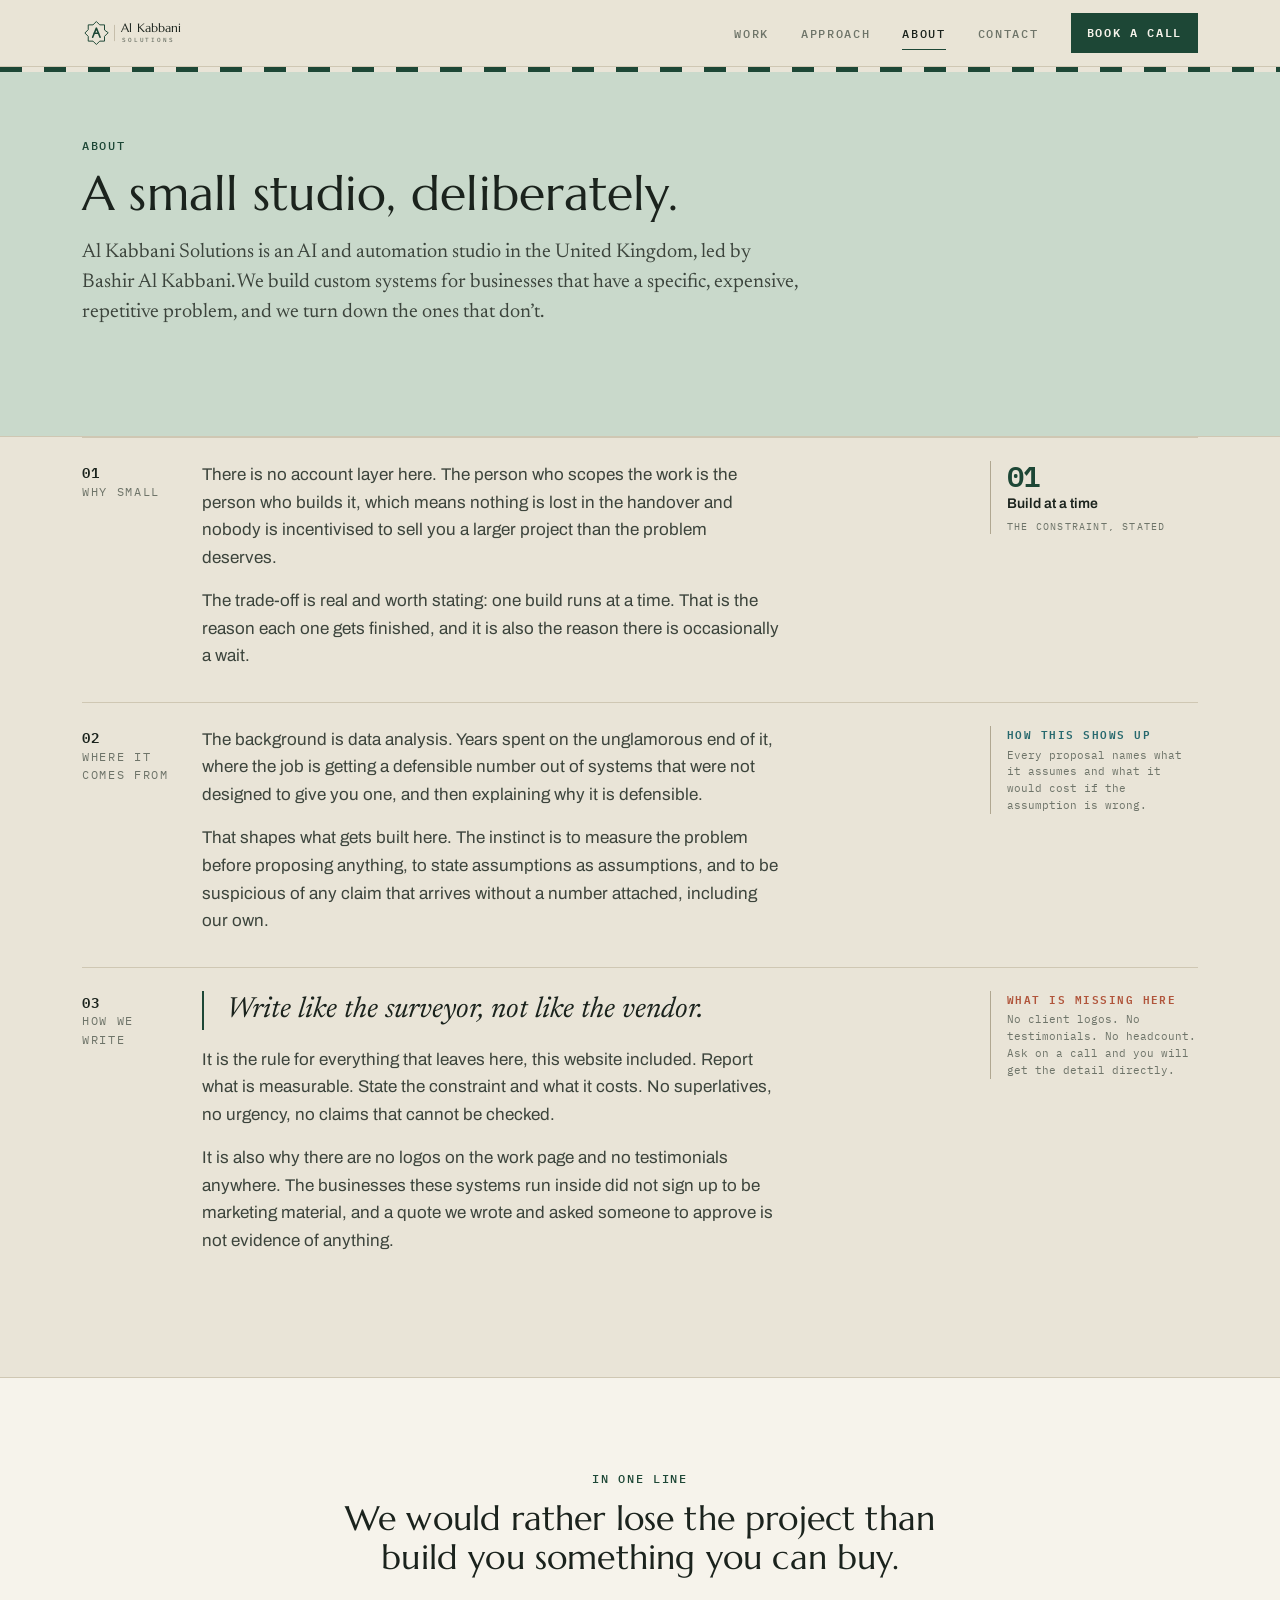
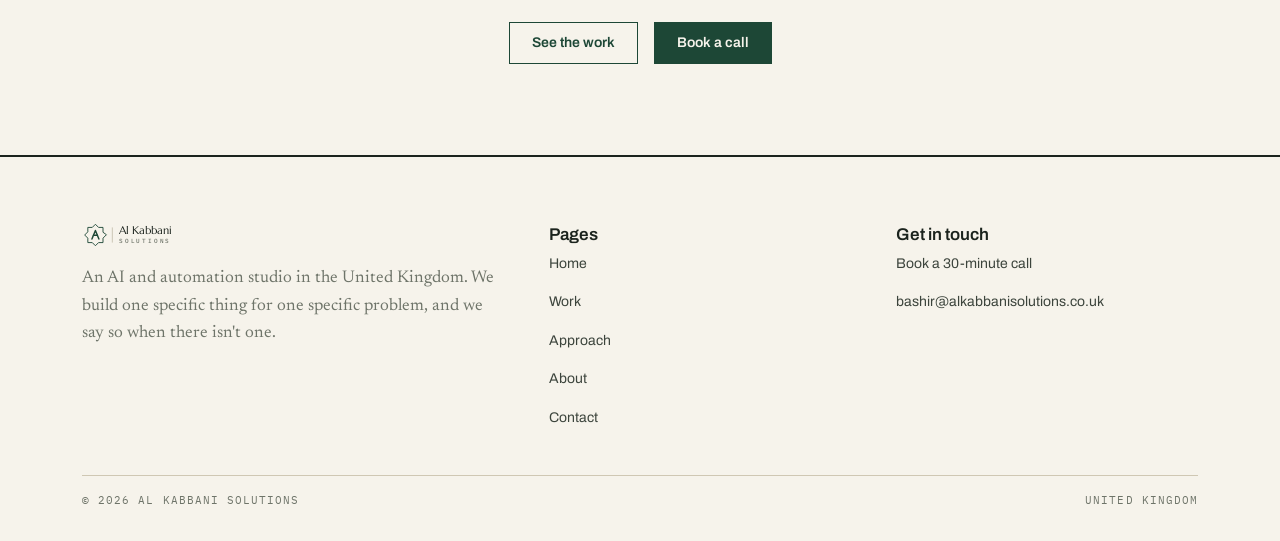
==== about/index.html @ 66c0abbe "Rebuild the site as five pages on the Edition 2 brand Replaces the single-page site. Structure follo" ====
<!DOCTYPE html>
<html lang="en-GB">
<head>
<meta charset="UTF-8">
<meta name="viewport" content="width=device-width, initial-scale=1">
<title>About | Al Kabbani Solutions</title>
<meta name="description" content="A small UK AI and automation studio led by Bashir Al Kabbani. No account layer, one build at a time, and a recommendation not to build whenever that is the right answer.">
<link rel="canonical" href="https://alkabbanisolutions.co.uk/about/">

<meta property="og:site_name" content="Al Kabbani Solutions">
<meta property="og:title" content="About | Al Kabbani Solutions">
<meta property="og:description" content="A small UK AI and automation studio led by Bashir Al Kabbani. No account layer, one build at a time, and a recommendation not to build whenever that is the right answer.">
<meta property="og:type" content="website">
<meta property="og:url" content="https://alkabbanisolutions.co.uk/about/">
<meta name="twitter:card" content="summary">
<meta name="twitter:title" content="About | Al Kabbani Solutions">
<meta name="twitter:description" content="A small UK AI and automation studio led by Bashir Al Kabbani. No account layer, one build at a time, and a recommendation not to build whenever that is the right answer.">

<link rel="icon" type="image/svg+xml" href="/images/favicon.svg">
<link rel="preconnect" href="https://fonts.googleapis.com">
<link rel="preconnect" href="https://fonts.gstatic.com" crossorigin>
<link rel="stylesheet" href="https://fonts.googleapis.com/css2?family=Archivo:ital,wdth,wght@0,62..125,400..700;1,62..125,400..700&family=IBM+Plex+Mono:wght@400;500;600&family=Marcellus&family=Newsreader:ital,opsz,wght@0,6..72,300..500;1,6..72,300..500&display=swap">
<link rel="stylesheet" href="/css/tokens.css">
<link rel="stylesheet" href="/css/style.css">

<!-- Meta Pixel Code -->
<script>
!function(f,b,e,v,n,t,s)
{if(f.fbq)return;n=f.fbq=function(){n.callMethod?
n.callMethod.apply(n,arguments):n.queue.push(arguments)};
if(!f._fbq)f._fbq=n;n.push=n;n.loaded=!0;n.version='2.0';
n.queue=[];t=b.createElement(e);t.async=!0;
t.src=v;s=b.getElementsByTagName(e)[0];
s.parentNode.insertBefore(t,s)}(window, document,'script',
'https://connect.facebook.net/en_US/fbevents.js');
fbq('init', '1883435145589844');
fbq('track', 'PageView');
</script>
<noscript><img height="1" width="1" style="display:none"
src="https://www.facebook.com/tr?id=1883435145589844&ev=PageView&noscript=1" alt=""/></noscript>
<!-- End Meta Pixel Code -->
</head>
<body>
<a href="#main" class="skip-link">Skip to content</a>

<header class="site-header" id="header">
  <nav class="nav wrap" aria-label="Primary">
    <a href="/" class="nav__logo" aria-label="Al Kabbani Solutions, home">
      <svg class="logo nav__logo-img" viewBox="0 0 296 48" role="img" aria-label="Al Kabbani Solutions">
        <g transform="translate(23 24) scale(0.46)" fill="none" stroke="var(--cypress)"
           stroke-linecap="round" stroke-linejoin="round">
          <polygon stroke-width="3.4" points="40,0 28.29,11.71 28.29,28.29 11.71,28.29 0,40 -11.71,28.29 -28.29,28.29 -28.29,11.71 -40,0 -28.29,-11.71 -28.29,-28.29 -11.71,-28.29 0,-40 11.71,-28.29 28.29,-28.29 28.29,-11.71"/>
          <path stroke-width="5.4" d="M-13 15 L0 -17 L13 15"/>
          <line stroke-width="5.4" x1="-7.4" y1="1.2" x2="7.4" y2="1.2"/>
        </g>
        <line x1="52" y1="11" x2="52" y2="37" stroke="var(--rule-firm)" stroke-width="1"/>
        <text class="logo__name" x="63" y="23">Al Kabbani</text>
        <text class="logo__sub"  x="63.5" y="38">SOLUTIONS</text>
      </svg>
    </a>
    <button class="nav__toggle" id="nav-toggle" aria-expanded="false" aria-controls="nav-menu" aria-label="Menu">
      <span></span>
    </button>
    <div class="nav__menu" id="nav-menu">
      <ul class="nav__list">
        <li><a href="/work/"     class="nav__link" >Work</a></li>
        <li><a href="/approach/" class="nav__link" >Approach</a></li>
        <li><a href="/about/"    class="nav__link" aria-current="page">About</a></li>
        <li><a href="/contact/"  class="nav__link" >Contact</a></li>
      </ul>
      <a href="/contact/" class="nav__cta">Book a call</a>
    </div>
  </nav>
</header>

<main id="main">
  <div class="ablaq band" aria-hidden="true"></div>

  <section class="section section--tight section--tint">
    <div class="wrap">
      <div class="head">
        <span class="eyebrow">About</span>
        <h2 style="font-size:var(--t7)">A small studio, deliberately.</h2>
        <p class="lede">Al Kabbani Solutions is an AI and automation studio in the United Kingdom,
          led by Bashir Al Kabbani. We build custom systems for businesses that have a specific,
          expensive, repetitive problem, and we turn down the ones that don&rsquo;t.</p>
      </div>
    </div>
  </section>

  <section class="section" style="padding-top:0">
    <div class="wrap">
      <div class="row">
        <div class="rail"><b>01</b>Why small</div>
        <div class="arg">
          <p>There is no account layer here. The person who scopes the work is the person who
            builds it, which means nothing is lost in the handover and nobody is incentivised to
            sell you a larger project than the problem deserves.</p>
          <p>The trade-off is real and worth stating: one build runs at a time. That is the reason
            each one gets finished, and it is also the reason there is occasionally a wait.</p>
        </div>
        <div class="fig">
          <div class="figure cypress">
            <p class="fig-n">01</p>
            <p class="fig-l">Build at a time</p>
            <p class="fig-s">The constraint, stated</p>
          </div>
        </div>
      </div>

      <div class="row">
        <div class="rail"><b>02</b>Where it comes from</div>
        <div class="arg">
          <p>The background is data analysis. Years spent on the unglamorous end of it,
            where the job is getting a defensible number out of systems that were not designed to
            give you one, and then explaining why it is defensible.</p>
          <p>That shapes what gets built here. The instinct is to measure the problem before
            proposing anything, to state assumptions as assumptions, and to be suspicious of any
            claim that arrives without a number attached, including our own.</p>
        </div>
        <div class="fig">
          <div class="gloss source">
            <b>How this shows up</b>
            Every proposal names what it assumes and what it would cost if the assumption is wrong.
          </div>
        </div>
      </div>

      <div class="row">
        <div class="rail"><b>03</b>How we write</div>
        <div class="arg">
          <p class="pull">Write like the surveyor, not like the vendor.</p>
          <p>It is the rule for everything that leaves here, this website included. Report what is
            measurable. State the constraint and what it costs. No superlatives, no urgency, no
            claims that cannot be checked.</p>
          <p>It is also why there are no logos on the work page and no testimonials anywhere. The
            businesses these systems run inside did not sign up to be marketing material, and a
            quote we wrote and asked someone to approve is not evidence of anything.</p>
        </div>
        <div class="fig">
          <div class="gloss limit">
            <b>What is missing here</b>
            No client logos. No testimonials. No headcount. Ask on a call and you will get the
            detail directly.
          </div>
        </div>
      </div>
    </div>
  </section>

  <section class="section section--surface">
    <div class="wrap">
      <div class="head head--center">
        <span class="eyebrow">In one line</span>
        <h2>We would rather lose the project than build you something you can buy.</h2>
      </div>
      <div class="actions" style="justify-content:center">
        <a href="/work/" class="btn btn--quiet">See the work</a>
        <a href="/contact/" class="btn">Book a call</a>
      </div>
    </div>
  </section>
</main>

<footer class="site-footer">
  <div class="wrap">
    <div class="footer__top">
      <div>
        <svg class="logo footer__logo-img" viewBox="0 0 296 48" role="img" aria-label="Al Kabbani Solutions">
        <g transform="translate(23 24) scale(0.46)" fill="none" stroke="var(--cypress)"
           stroke-linecap="round" stroke-linejoin="round">
          <polygon stroke-width="3.4" points="40,0 28.29,11.71 28.29,28.29 11.71,28.29 0,40 -11.71,28.29 -28.29,28.29 -28.29,11.71 -40,0 -28.29,-11.71 -28.29,-28.29 -11.71,-28.29 0,-40 11.71,-28.29 28.29,-28.29 28.29,-11.71"/>
          <path stroke-width="5.4" d="M-13 15 L0 -17 L13 15"/>
          <line stroke-width="5.4" x1="-7.4" y1="1.2" x2="7.4" y2="1.2"/>
        </g>
        <line x1="52" y1="11" x2="52" y2="37" stroke="var(--rule-firm)" stroke-width="1"/>
        <text class="logo__name" x="63" y="23">Al Kabbani</text>
        <text class="logo__sub"  x="63.5" y="38">SOLUTIONS</text>
      </svg>
        <p class="footer__tag">An AI and automation studio in the United Kingdom. We build one specific
          thing for one specific problem, and we say so when there isn't one.</p>
      </div>
      <div>
        <h4>Pages</h4>
        <ul class="footer__list">
          <li><a href="/">Home</a></li>
          <li><a href="/work/">Work</a></li>
          <li><a href="/approach/">Approach</a></li>
          <li><a href="/about/">About</a></li>
          <li><a href="/contact/">Contact</a></li>
        </ul>
      </div>
      <div>
        <h4>Get in touch</h4>
        <ul class="footer__list">
          <li><a href="/contact/">Book a 30-minute call</a></li>
          <li><a href="mailto:bashir@alkabbanisolutions.co.uk">bashir@alkabbanisolutions.co.uk</a></li>
        </ul>
      </div>
    </div>
    <div class="footer__bottom">
      <span>&copy; 2026 Al Kabbani Solutions</span>
      <span>United Kingdom</span>
    </div>
  </div>
</footer>

<script src="/js/main.js"></script>
</body>
</html>
---- css/tokens.css ----
@import url("https://fonts.googleapis.com/css2?family=Archivo:ital,wdth,wght@0,62..125,400..700;1,62..125,400..700&family=IBM+Plex+Mono:wght@400;500;600&family=Marcellus&family=Newsreader:ital,opsz,wght@0,6..72,300..500;1,6..72,300..500&display=swap");

/* ============================================================================
   QUICK START
   Link this one file and the identity applies:  <link rel="stylesheet" href="tokens.css">
   Fonts load via the @import above — nothing else to add.
   Faster alternative for production: delete the @import and put this in <head>
   BEFORE the stylesheet, so the fonts fetch in parallel instead of in series:
     <link rel="preconnect" href="https://fonts.gstatic.com" crossorigin>
     <link rel="stylesheet" href="https://fonts.googleapis.com/css2?family=Archivo:ital,wdth,wght@0,62..125,400..700;1,62..125,400..700&family=IBM+Plex+Mono:wght@400;500;600&family=Marcellus&family=Newsreader:ital,opsz,wght@0,6..72,300..500;1,6..72,300..500&display=swap">

   WHERE THIS FILE DOES NOT REACH — these need their own treatment, not CSS:
     · HTML email (Outlook ignores custom properties and webfonts — inline it, fall back
       to Georgia and Arial)
     · Word, PowerPoint, Google Docs (install the four fonts locally, set a theme)
     · Reels, TikTok, anything rendered as video
   ============================================================================ */
/* ============================================================================
   AL KABBANI SOLUTIONS — DESIGN TOKENS
   Edition 2 · August 2026
   Palette: the five glazes (Damascene ceramic + zellij) on Damascus limestone.
   Proportion: root-2, derived from the khatem — a square overlaid at 45°.
   Layout: THE REGISTER — rail / argument / figures.
   Fonts:
     <link rel="preconnect" href="https://fonts.gstatic.com" crossorigin>
     <link rel="stylesheet" href="https://fonts.googleapis.com/css2?family=Archivo:ital,wdth,wght@0,62..125,400..700;1,62..125,400..700&family=IBM+Plex+Mono:wght@400;500;600&family=Marcellus&family=Newsreader:ital,opsz,wght@0,6..72,300..500;1,6..72,300..500&display=swap">
   ============================================================================ */

:root{
  /* ---- ground: Damascus limestone — beige biased green, never cream ---- */
  --ground:#E9E4D7;
  --surface:#F6F3EB;
  --sunken:#DED8C8;
  --ink:#1B231D;
  --body:#3C443C;
  --muted:#6E7469;
  --rule:#CFC7B3;
  --rule-firm:#B0A791;

  /* ---- the five glazes. cypress leads; bole supports. ---- */
  --cypress:#1D4736;    --cypress-t:#C9D9CB;    /* primary: brand, rules, links   */
  --bole:#B0543A;       --bole-t:#EBC7B5;       /* risk, constraint, what it costs*/
  --brass:#9C7527;      --brass-t:#EBDCB0;      /* highlight, assumption flag     */
  --turquoise:#26686D;  --turquoise-t:#C1D8D6;  /* data, measurement, charts      */
  --manganese:#5A3A55;  --manganese-t:#D9C6D3;  /* fifth category only            */

  /* ---- chart order. never reorder; recognition depends on it. ---- */
  --chart-1:var(--turquoise); --chart-2:var(--cypress); --chart-3:var(--brass);
  --chart-4:var(--bole);      --chart-5:var(--manganese);

  /* ---- type: four faces, four jobs ----
     display  Marcellus  — inscriptional. Headings, covers, wordmark. 20px FLOOR.
                           One weight, no italic. Emphasis = size or case, never bold.
     serif    Newsreader — standfirsts, ledes, pull quotes, italics, anything long.
     sans     Archivo    — all body copy, all UI, all forms.
     mono     Plex Mono  — every number, label, eyebrow and reference.            */
  --display:"Marcellus",Georgia,"Times New Roman",serif;
  --serif:"Newsreader",Georgia,"Times New Roman",serif;
  --sans:"Archivo",-apple-system,BlinkMacSystemFont,"Segoe UI",Helvetica,Arial,sans-serif;
  --mono:"IBM Plex Mono",ui-monospace,SFMono-Regular,Menlo,Consolas,monospace;

  /* ---- type scale: half-steps of root-2 (×1.1892) ---- */
  --t00:12px;  /* Plex Mono 500 · eyebrows, labels, refs · .14em · uppercase */
  --t0:14px;   /* Archivo · captions, tables, figure labels */
  --t1:17px;   /* Archivo · BODY — the base */
  --t2:20px;   /* Newsreader 400 · standfirst — also the Marcellus floor */
  --t3:24px;   /* Marcellus · card title, pull quote */
  --t4:29px;   /* Marcellus · sub-section, large figures */
  --t5:34px;   /* Marcellus · section heading */
  --t6:40px;
  --t7:48px;   /* Marcellus · cover heading */
  --t8:57px;
  --t9:68px;   /* Marcellus · hero — one per page */

  --lh-body:1.62;
  --lh-head:1.14;
  --measure:34em;
  --track-label:.14em;
  --track-display:.005em;   /* Marcellus title case */
  --track-caps:.08em;       /* Marcellus set in caps — always loosen */

  /* ---- spacing: full steps of root-2 from 8 ---- */
  --s1:8px;  --s2:11px; --s3:16px; --s4:23px; --s5:32px;
  --s6:45px; --s7:64px; --s8:91px; --s9:128px;

  /* ---- the register: three columns ---- */
  --col-rail:88px;   /* index — section number and label, mono */
  --col-fig:208px;   /* figures — the column that has to win on its own */

  /* ---- form ---- */
  --radius:3px;                    /* 0 or 3. never more. */
  --hair:1px solid var(--rule);
  --hair-firm:1px solid var(--rule-firm);
  --close:2px solid var(--ink);    /* the closing rule above a signature */
  --shadow:0 1px 2px rgba(27,35,29,.05), 0 12px 32px -18px rgba(27,35,29,.22);

  /* ---- motion: 160 and 320 are root-2 apart. nothing exceeds 400ms. ---- */
  --ease:cubic-bezier(.2,.7,.3,1);
  --dur:160ms;
  --dur-in:320ms;
}

/* ---- dark / night. also the ground for inverted video frames. ---- */
@media (prefers-color-scheme:dark){
  :root:not([data-theme="light"]){
    --ground:#141812; --surface:#1E231C; --sunken:#0F1310;
    --ink:#EFEBDD; --body:#C6C9BC; --muted:#8D9285;
    --rule:#2E342B; --rule-firm:#465041;
    --cypress:#86BFA1;   --cypress-t:#1B2A20;
    --bole:#E39176;      --bole-t:#2E1D17;
    --brass:#DBB35E;     --brass-t:#2C2415;
    --turquoise:#6FB8BC; --turquoise-t:#16292B;
    --manganese:#C299BA; --manganese-t:#271B25;
    --shadow:0 1px 2px rgba(0,0,0,.4), 0 12px 32px -18px rgba(0,0,0,.7);
  }
}
:root[data-theme="dark"]{
  --ground:#141812; --surface:#1E231C; --sunken:#0F1310;
  --ink:#EFEBDD; --body:#C6C9BC; --muted:#8D9285;
  --rule:#2E342B; --rule-firm:#465041;
  --cypress:#86BFA1;   --cypress-t:#1B2A20;
  --bole:#E39176;      --bole-t:#2E1D17;
  --brass:#DBB35E;     --brass-t:#2C2415;
  --turquoise:#6FB8BC; --turquoise-t:#16292B;
  --manganese:#C299BA; --manganese-t:#271B25;
  --shadow:0 1px 2px rgba(0,0,0,.4), 0 12px 32px -18px rgba(0,0,0,.7);
}

/* ============================================================================
   BASE
   ============================================================================ */
*{box-sizing:border-box}
body{
  background:var(--ground); color:var(--body);
  font-family:var(--sans); font-size:var(--t1); line-height:var(--lh-body);
  margin:0; -webkit-font-smoothing:antialiased;
}
h1,h2,h3{
  font-family:var(--display); font-weight:400; color:var(--ink);
  line-height:var(--lh-head); letter-spacing:var(--track-display);
  text-wrap:balance; margin:0;
}
h1{font-size:var(--t7)}
h2{font-size:var(--t5)}
h3{font-size:var(--t3)}
h4{font-family:var(--sans);font-size:var(--t1);font-weight:600;color:var(--ink);margin:0}
p{margin:0;max-width:var(--measure)}
a{color:var(--cypress);text-underline-offset:2px}
:focus-visible{outline:2px solid var(--cypress);outline-offset:3px}
table{border-collapse:collapse;font-variant-numeric:tabular-nums}
td,th{border-bottom:var(--hair);padding:9px var(--s3) 9px 0;text-align:left}

/* Marcellus set in caps — the inscriptional mode. Always loosen the tracking. */
.inscribed{font-family:var(--display);text-transform:uppercase;letter-spacing:var(--track-caps)}

/* the eyebrow — the detail that makes a page read surveyed, not marketed */
.eyebrow{font-family:var(--mono);font-size:var(--t00);font-weight:500;
  letter-spacing:var(--track-label);text-transform:uppercase;color:var(--muted)}

/* the standfirst — Newsreader, never Marcellus */
.lede{font-family:var(--serif);font-weight:400;font-size:var(--t2);
  line-height:1.5;color:var(--body);max-width:36em}

/* ---- ornament, no SVG required. both take their colour from `color`. ----
   <span class="khatem"></span>                    — the single mark, sized in em
   <div class="zellij" style="opacity:.16"></div>  — the tessellation, as a background
   Covers, dividers, banners and video end cards only. Never behind body text.        */
:root{
  --khatem-mark:url("data:image/svg+xml,%3Csvg xmlns='http://www.w3.org/2000/svg' viewBox='-40 -40 80 80'%3E%3Cpolygon points='40,0 28.29,11.71 28.29,28.29 11.71,28.29 0,40 -11.71,28.29 -28.29,28.29 -28.29,11.71 -40,0 -28.29,-11.71 -28.29,-28.29 -11.71,-28.29 0,-40 11.71,-28.29 28.29,-28.29 28.29,-11.71'/%3E%3C/svg%3E");
  --khatem-tile:url("data:image/svg+xml,%3Csvg xmlns='http://www.w3.org/2000/svg' viewBox='0 0 80 80'%3E%3Cpolygon points='40.0,0.0 28.29,11.71 28.29,28.29 11.71,28.29 0.0,40.0 -11.71,28.29 -28.29,28.29 -28.29,11.71 -40.0,0.0 -28.29,-11.71 -28.29,-28.29 -11.71,-28.29 0.0,-40.0 11.71,-28.29 28.29,-28.29 28.29,-11.71'/%3E%3Cpolygon points='120.0,0.0 108.28999999999999,11.71 108.28999999999999,28.29 91.71000000000001,28.29 80.0,40.0 68.28999999999999,28.29 51.71,28.29 51.71,11.71 40.0,0.0 51.71,-11.71 51.71,-28.29 68.28999999999999,-28.29 80.0,-40.0 91.71000000000001,-28.29 108.28999999999999,-28.29 108.28999999999999,-11.71'/%3E%3Cpolygon points='40.0,80.0 28.29,91.71000000000001 28.29,108.28999999999999 11.71,108.28999999999999 0.0,120.0 -11.71,108.28999999999999 -28.29,108.28999999999999 -28.29,91.71000000000001 -40.0,80.0 -28.29,68.28999999999999 -28.29,51.71 -11.71,51.71 0.0,40.0 11.71,51.71 28.29,51.71 28.29,68.28999999999999'/%3E%3Cpolygon points='120.0,80.0 108.28999999999999,91.71000000000001 108.28999999999999,108.28999999999999 91.71000000000001,108.28999999999999 80.0,120.0 68.28999999999999,108.28999999999999 51.71,108.28999999999999 51.71,91.71000000000001 40.0,80.0 51.71,68.28999999999999 51.71,51.71 68.28999999999999,51.71 80.0,40.0 91.71000000000001,51.71 108.28999999999999,51.71 108.28999999999999,68.28999999999999'/%3E%3C/svg%3E");
}
.khatem{
  display:inline-block;width:1em;height:1em;background:currentColor;color:var(--cypress);
  -webkit-mask:var(--khatem-mark) center/contain no-repeat;
          mask:var(--khatem-mark) center/contain no-repeat;
}
.zellij{
  background:currentColor;color:var(--cypress);
  -webkit-mask:var(--khatem-tile) 0 0/80px 80px repeat;
          mask:var(--khatem-tile) 0 0/80px 80px repeat;
}

/* ---- the ablaq band: alternating stone courses. once or twice per document. ---- */
.ablaq{height:7px;background:repeating-linear-gradient(90deg,
  var(--cypress) 0 22px, transparent 22px 44px)}

/* ---- primary control ---- */
.btn{font-family:var(--sans);font-size:var(--t0);font-weight:600;
  background:var(--cypress);color:var(--surface);border:0;border-radius:0;
  padding:var(--s2) var(--s4);cursor:pointer;transition:opacity var(--dur) var(--ease)}
.btn:hover{opacity:.86}
.btn--quiet{background:transparent;color:var(--cypress);box-shadow:inset 0 0 0 1px var(--cypress)}

/* ============================================================================
   THE REGISTER — the house layout.
   Three columns: index, argument, figures. Every row uses the same template,
   so the columns line up down the page without needing subgrid.

     <div class="row">
       <div class="rail"><b>01</b>Empty running</div>
       <div class="arg"> …prose… </div>
       <div class="fig">
         <div class="figure bole"><p class="fig-n">22%</p><p class="fig-l">Empty running</p>
              <p class="fig-s">Assumed — sector figure</p></div>
         <div class="gloss assumed"><b>Assumed</b>Your planner will know the real number.</div>
       </div>
     </div>

   THE RULE: cover the argument column. If the figures column alone does not make
   the case, the numbers are not good enough yet — do not send it.
   ============================================================================ */
.row{
  display:grid;
  grid-template-columns:var(--col-rail) minmax(0,1fr) var(--col-fig);
  gap:0 var(--s5);
  border-top:var(--hair);
  padding:var(--s4) 0 var(--s5);
  align-items:start;
}
.rail{
  font-family:var(--mono);font-size:var(--t00);line-height:1.55;
  letter-spacing:var(--track-label);text-transform:uppercase;color:var(--muted);
}
.rail b{display:block;color:var(--ink);font-size:var(--t0);font-weight:600;letter-spacing:.06em}
.arg{display:flex;flex-direction:column;gap:var(--s3);min-width:0;max-width:var(--measure)}
.fig{
  display:flex;flex-direction:column;gap:var(--s4);
  border-left:var(--hair-firm);padding-left:var(--s3);
}

/* a figure. maximum three per row — beyond that it stops being scannable. */
.figure{display:flex;flex-direction:column;gap:3px}
.fig-n{
  font-family:var(--mono);font-weight:600;font-size:var(--t4);
  line-height:1;letter-spacing:-.02em;color:var(--ink);
  font-variant-numeric:tabular-nums;
}
.fig-n.sm{font-size:var(--t2)}
.fig-l{font-family:var(--sans);font-size:var(--t0);font-weight:600;color:var(--ink);line-height:1.35}
.fig-s{font-family:var(--mono);font-size:10px;letter-spacing:.12em;text-transform:uppercase;
  color:var(--muted);line-height:1.5}

/* meaning-coded, never decorative:
   bole = what it is costing · cypress = what is working or gained
   turquoise = neutral measurement · brass = flagged as an assumption */
.figure.bole .fig-n{color:var(--bole)}
.figure.cypress .fig-n{color:var(--cypress)}
.figure.turquoise .fig-n{color:var(--turquoise)}
.figure.brass .fig-n{color:var(--brass)}

/* the apparatus — assumptions, sources, refusals. subordinate to the figures. */
.gloss{font-family:var(--mono);font-size:10.5px;line-height:1.6;color:var(--muted);
  display:flex;flex-direction:column;gap:4px}
.gloss b{letter-spacing:var(--track-label);text-transform:uppercase;font-weight:600}
.gloss.assumed b{color:var(--brass)}
.gloss.source b{color:var(--turquoise)}
.gloss.limit b{color:var(--bole)}

/* narrow screens: figures move ABOVE the argument and run as a strip,
   so a skimmer still meets the numbers first. */
@media (max-width:820px){
  .row{grid-template-columns:1fr;gap:var(--s3);padding-bottom:var(--s4)}
  .rail b{display:inline;margin-right:var(--s2)}
  .fig{order:-1;flex-direction:row;flex-wrap:wrap;gap:var(--s4);
    border-left:0;border-top:var(--hair-firm);padding-left:0;padding-top:var(--s2)}
  .gloss{flex-basis:100%}
}

/* print — proposals go out as PDF. keep all three columns. */
@media print{
  @page{size:A4;margin:18mm 16mm}
  body{background:#fff;font-size:10.5pt}
  .row{break-inside:avoid;--col-rail:56px;--col-fig:150px;gap:0 18px}
  .fig-n{font-size:20pt}
  .btn{display:none}
}

@media (prefers-reduced-motion:reduce){*{animation:none!important;transition:none!important}}

/* ============================================================================
   THE KHATEM — paste into the page once, then <use href="#khatem"/>
   Radius 40. Scale it; never redraw it.

   <svg width="0" height="0" style="position:absolute" aria-hidden="true"><defs>
     <g id="khatem"><polygon points="40,0 28.29,11.71 28.29,28.29 11.71,28.29 0,40
       -11.71,28.29 -28.29,28.29 -28.29,11.71 -40,0 -28.29,-11.71 -28.29,-28.29
       -11.71,-28.29 0,-40 11.71,-28.29 28.29,-28.29 28.29,-11.71"/></g>
     <pattern id="zellij" width="80" height="80" patternUnits="userSpaceOnUse">
       <g fill="var(--cypress)">
         <use href="#khatem" x="0"  y="0"/>  <use href="#khatem" x="80" y="0"/>
         <use href="#khatem" x="0"  y="80"/> <use href="#khatem" x="80" y="80"/>
       </g>
     </pattern>
   </defs></svg>

   Single mark:  <svg viewBox="-50 -50 100 100" fill="var(--cypress)"><use href="#khatem"/></svg>
   Tessellation: <rect width="100%" height="100%" fill="url(#zellij)" fill-opacity=".16"/>
                 — covers, dividers, banners and video end cards only. Never behind text.
   ============================================================================ */
---- css/style.css ----
/* ============================================================================
   AL KABBANI SOLUTIONS — SITE LAYER
   Sits on top of css/tokens.css (Brand Edition 2). Tokens define the identity;
   this file only arranges it. If a value here is a raw hex or a magic number,
   it is a bug — every colour, size and gap comes from a token.
   ============================================================================ */

/* ---------------------------------------------------------------- structure */
:root{
  --page:1180px;          /* outer frame */
  --gutter:var(--s5);
  --header-h:66px;
}
html{scroll-behavior:smooth}
@media (prefers-reduced-motion:reduce){html{scroll-behavior:auto}}

body{overflow-x:hidden}
img,svg{max-width:100%}
ul,ol{margin:0;padding:0;list-style:none}

.wrap{width:100%;max-width:var(--page);margin:0 auto;padding:0 var(--gutter)}
@media (max-width:640px){:root{--gutter:var(--s4)}}

.section{padding:var(--s8) 0}
.section--tight{padding:var(--s7) 0}
.section--sunken{background:var(--sunken)}
.section--tint{background:var(--cypress-t)}
.section--tint .eyebrow{color:var(--cypress)}
.section--surface{background:var(--surface)}
.section + .section{border-top:var(--hair)}

.skip-link{
  position:absolute;left:-9999px;top:0;z-index:100;
  background:var(--cypress);color:var(--surface);padding:var(--s2) var(--s3);
  font-family:var(--mono);font-size:var(--t00);letter-spacing:var(--track-label);
  text-transform:uppercase;text-decoration:none;
}
.skip-link:focus{left:var(--s3);top:var(--s3)}

/* ------------------------------------------------------------------- header */
.site-header{
  position:sticky;top:0;z-index:50;
  background:color-mix(in srgb, var(--ground) 88%, transparent);
  backdrop-filter:saturate(150%) blur(10px);
  border-bottom:var(--hair);
  transition:border-color var(--dur) var(--ease);
}
.site-header.scrolled{border-bottom-color:var(--rule-firm)}
.nav{
  display:flex;align-items:center;justify-content:space-between;gap:var(--s4);
  height:var(--header-h);
}
.nav__logo{display:flex;align-items:center;text-decoration:none;flex-shrink:0}

/* The logo is inlined SVG, not an <img>, for two reasons: it has to follow the
   theme (cypress on limestone, and the dark equivalents at night), and text
   inside an <img>-loaded SVG never sees the webfonts. */
.logo{width:auto;display:block;overflow:visible}
.logo__name{font-family:var(--display);font-size:19px;fill:var(--ink);letter-spacing:.1px}
.logo__sub{font-family:var(--mono);font-size:9.5px;font-weight:500;fill:var(--muted);
  letter-spacing:3.1px}
.nav__logo-img{height:30px}
.nav__menu{display:flex;align-items:center;gap:var(--s5)}
.nav__list{display:flex;align-items:center;gap:var(--s5)}
.nav__link{
  font-family:var(--mono);font-size:var(--t00);font-weight:500;
  letter-spacing:var(--track-label);text-transform:uppercase;
  color:var(--muted);text-decoration:none;
  padding:var(--s1) 0;border-bottom:1px solid transparent;
  transition:color var(--dur) var(--ease),border-color var(--dur) var(--ease);
}
.nav__link:hover{color:var(--ink)}
.nav__link[aria-current="page"]{color:var(--ink);border-bottom-color:var(--cypress)}
.nav__cta{
  font-family:var(--mono);font-size:var(--t00);font-weight:600;
  letter-spacing:var(--track-label);text-transform:uppercase;
  background:var(--cypress);color:var(--surface);text-decoration:none;
  padding:10px var(--s3);border-radius:0;white-space:nowrap;
  transition:opacity var(--dur) var(--ease);
}
.nav__cta:hover{opacity:.86}

.nav__toggle{
  display:none;background:none;border:0;cursor:pointer;padding:var(--s1);
  width:38px;height:38px;align-items:center;justify-content:center;
}
.nav__toggle span{
  display:block;width:20px;height:1.5px;background:var(--ink);position:relative;
  transition:background var(--dur) var(--ease);
}
.nav__toggle span::before,.nav__toggle span::after{
  content:"";position:absolute;left:0;width:20px;height:1.5px;background:var(--ink);
  transition:transform var(--dur) var(--ease),top var(--dur) var(--ease);
}
.nav__toggle span::before{top:-6px}
.nav__toggle span::after{top:6px}
.nav-open .nav__toggle span{background:transparent}
.nav-open .nav__toggle span::before{top:0;transform:rotate(45deg)}
.nav-open .nav__toggle span::after{top:0;transform:rotate(-45deg)}

@media (max-width:880px){
  .nav__toggle{display:flex}
  .nav__menu{
    position:fixed;inset:var(--header-h) 0 auto 0;
    flex-direction:column;align-items:stretch;gap:0;
    background:var(--surface);border-bottom:var(--hair-firm);
    padding:var(--s3) var(--gutter) var(--s5);
    transform:translateY(-8px);opacity:0;pointer-events:none;
    transition:opacity var(--dur) var(--ease),transform var(--dur) var(--ease);
    box-shadow:var(--shadow);
  }
  .nav-open .nav__menu{transform:none;opacity:1;pointer-events:auto}
  .nav__list{flex-direction:column;align-items:stretch;gap:0}
  .nav__link{padding:var(--s3) 0;border-bottom:var(--hair);font-size:var(--t0)}
  .nav__link[aria-current="page"]{border-bottom-color:var(--rule)}
  .nav__cta{margin-top:var(--s3);text-align:center;padding:var(--s3)}
}

/* --------------------------------------------------------------------- hero */
.hero{padding:var(--s8) 0 var(--s7);position:relative;overflow:hidden}
/* zellij: covers, dividers and banners only, never behind body text. It sits
   outside the text column and fades out before the copy starts.
   Two elements, not one: the fade is a mask, and so is the tessellation, so a
   single element cannot carry both — the longhand would overwrite the shorthand. */
.hero__zellij{
  position:absolute;right:-60px;top:-124px;width:460px;height:400px;
  opacity:.16;pointer-events:none;   /* clears the figures column: never behind text */
  -webkit-mask-image:radial-gradient(circle at 72% 22%, #000 0%, transparent 70%);
          mask-image:radial-gradient(circle at 72% 22%, #000 0%, transparent 70%);
}
.hero__zellij > .zellij{width:100%;height:100%;color:var(--cypress)}
@media (max-width:880px){.hero__zellij{width:280px;height:280px;opacity:.12;right:-70px}}
.hero__inner{display:grid;grid-template-columns:minmax(0,1fr) 244px;gap:var(--s5) var(--s7);align-items:end}
.hero__eyebrow{margin-bottom:var(--s4)}
.hero h1{font-size:clamp(38px,6.2vw,var(--t9));margin-bottom:var(--s4)}
.hero .lede{margin-bottom:var(--s5)}
.hero__actions{display:flex;flex-wrap:wrap;gap:var(--s3);align-items:center}
.hero__figs{display:flex;flex-direction:column;gap:var(--s4);border-left:var(--hair-firm);padding-left:var(--s3)}
@media (max-width:880px){
  .hero{padding:var(--s7) 0 var(--s6)}
  .hero__inner{grid-template-columns:1fr}
  .hero__figs{flex-direction:row;flex-wrap:wrap;gap:var(--s5);border-left:0;padding-left:0;
    border-top:var(--hair-firm);padding-top:var(--s3)}
}

/* the ablaq band — used once at the top of a page, never twice */
.band{margin:0;height:5px}

/* ---------------------------------------------------------------- headings */
.head{margin-bottom:var(--s6);max-width:44em}
.head .eyebrow{display:block;margin-bottom:var(--s2);color:var(--cypress)}
.head h2{margin-bottom:var(--s3)}
.head--center{margin-left:auto;margin-right:auto;text-align:center}
.head--center .lede{margin-left:auto;margin-right:auto}

/* a rule that carries a label — the "figures" device from the brand system */
.ruled{
  display:flex;align-items:baseline;gap:var(--s3);
  border-top:1px solid var(--cypress);padding-top:var(--s2);margin-bottom:var(--s5);
}
.ruled .eyebrow{min-width:0}   /* must be free to wrap: a long label in a
                                  narrow column would otherwise push the page wide */
.ruled::after{content:"";flex:1}

/* ---------------------------------------------------------------- the grid */
.grid{display:grid;gap:var(--s5)}
.grid--2{grid-template-columns:repeat(2,minmax(0,1fr))}
.grid--3{grid-template-columns:repeat(3,minmax(0,1fr))}
.grid--4{grid-template-columns:repeat(4,minmax(0,1fr))}
@media (max-width:980px){.grid--3,.grid--4{grid-template-columns:repeat(2,minmax(0,1fr))}}
@media (max-width:820px){.grid--2{grid-template-columns:1fr}}
@media (max-width:680px){.grid--3,.grid--4{grid-template-columns:1fr}}

/* ---------------------------------------------------------------- the card */
.card{
  background:var(--surface);border:var(--hair);border-radius:var(--radius);
  padding:var(--s5);display:flex;flex-direction:column;gap:var(--s3);
  transition:border-color var(--dur) var(--ease),transform var(--dur) var(--ease);
}
.card__n{
  font-family:var(--mono);font-size:var(--t00);font-weight:600;
  letter-spacing:var(--track-label);color:var(--cypress);
}
.card h3{font-size:var(--t3)}
.card p{font-size:var(--t1);color:var(--body)}
a.card{text-decoration:none;color:inherit}
a.card:hover{border-color:var(--cypress);transform:translateY(-2px)}

/* a bare card — no fill, just a rule. used where cards would be too heavy. */
.plain{border:0;border-top:1px solid var(--rule-firm);background:none;
  padding:var(--s4) 0 0;border-radius:0}
.plain:hover{transform:none}

/* -------------------------------------------------------- the problem list */
.stack{display:flex;flex-direction:column}
.stack > li{
  display:grid;grid-template-columns:var(--col-rail) minmax(0,1fr);gap:var(--s5);
  border-top:var(--hair);padding:var(--s4) 0;
}
.stack > li:last-child{border-bottom:var(--hair)}
.stack .rail{padding-top:3px}
.stack h3{font-size:var(--t3);margin-bottom:var(--s2)}
@media (max-width:680px){
  .stack > li{grid-template-columns:1fr;gap:var(--s2)}
}

/* ------------------------------------------------------------- work entries */
.work{display:flex;flex-direction:column}
.work__item{
  border-top:1px solid var(--rule-firm);
  padding:var(--s6) 0;
  display:grid;grid-template-columns:var(--col-rail) minmax(0,1fr) 236px;
  gap:0 var(--s6);align-items:start;
}
.work__item:last-child{border-bottom:1px solid var(--rule-firm)}
.work__rail{
  font-family:var(--mono);font-size:var(--t00);line-height:1.7;
  letter-spacing:var(--track-label);text-transform:uppercase;color:var(--muted);
}
.work__rail b{display:block;color:var(--cypress);font-size:var(--t2);font-weight:600;
  letter-spacing:.02em;margin-bottom:var(--s2)}
.work__body{display:flex;flex-direction:column;gap:var(--s4);min-width:0}
.work__body h3{font-size:var(--t4)}
.work__body .lede{font-size:var(--t2)}
.work__figs{display:flex;flex-direction:column;gap:var(--s4);
  border-left:var(--hair-firm);padding-left:var(--s4)}

.sector{
  font-family:var(--mono);font-size:var(--t00);letter-spacing:var(--track-label);
  text-transform:uppercase;color:var(--turquoise);
}
.tags{display:flex;flex-wrap:wrap;gap:var(--s1) var(--s2);margin-top:var(--s1)}
.tag{
  font-family:var(--mono);font-size:10px;letter-spacing:.1em;text-transform:uppercase;
  color:var(--muted);border:var(--hair);border-radius:var(--radius);padding:3px 7px;
}

/* before / after — the pair that does the actual work on a case study */
.ba{display:grid;grid-template-columns:1fr 1fr;gap:var(--s4);margin-top:var(--s1)}
.ba > div{border-top:2px solid var(--rule);padding-top:var(--s2)}
.ba > div.after{border-top-color:var(--cypress)}
.ba dt{font-family:var(--mono);font-size:var(--t00);letter-spacing:var(--track-label);
  text-transform:uppercase;color:var(--muted);margin-bottom:6px}
.ba > div.after dt{color:var(--cypress)}
.ba dd{margin:0;font-size:var(--t0);line-height:1.55;color:var(--body)}

@media (max-width:1040px){
  .work__item{grid-template-columns:var(--col-rail) minmax(0,1fr);gap:0 var(--s5)}
  .work__figs{grid-column:1 / -1;flex-direction:row;flex-wrap:wrap;gap:var(--s5);
    border-left:0;padding-left:0;border-top:var(--hair-firm);
    padding-top:var(--s3);margin-top:var(--s4)}
}
@media (max-width:680px){
  .work__item{grid-template-columns:1fr;gap:var(--s3);padding:var(--s5) 0}
  .work__rail b{display:inline;margin-right:var(--s3)}
  .ba{grid-template-columns:1fr}
}

/* -------------------------------------------------------- the numbers slot */
/* A figure whose value is not yet confirmed. Deliberately loud — this must be
   impossible to miss in review, and nothing wearing this class ships.
   Underlined with text-decoration rather than a border: .fig-n has line-height 1,
   so a border-bottom lands on top of the label underneath it. */
.tbc{
  color:var(--bole);
  text-decoration:underline dotted var(--bole);
  text-decoration-thickness:2px;
  text-underline-offset:3px;
}
.figure{gap:5px}

/* a stated position — heavier than .gloss, which is for apparatus. Used where a
   note is doing real persuasive work and 10px mono would bury it. */
.note{
  border-left:2px solid var(--bole);padding:var(--s1) 0 var(--s1) var(--s4);
  max-width:44em;display:flex;flex-direction:column;gap:var(--s2);
}
.note b{font-family:var(--mono);font-size:var(--t00);font-weight:600;
  letter-spacing:var(--track-label);text-transform:uppercase;color:var(--bole)}
.note p{font-size:var(--t0);line-height:1.6;color:var(--body);max-width:none}
.note--cypress{border-left-color:var(--cypress)}
.note--cypress b{color:var(--cypress)}

/* ------------------------------------------------------------------ prose */
.prose{max-width:var(--measure);display:flex;flex-direction:column;gap:var(--s4)}
/* .prose on a <p> must stay in normal flow — as a flex container it would
   break the inline run, putting links on their own line. */
p.prose{display:block}
.prose h3{margin-top:var(--s3)}
.prose ul{display:flex;flex-direction:column;gap:var(--s2)}
.prose ul li{position:relative;padding-left:var(--s4)}
.prose ul li::before{
  content:"";position:absolute;left:0;top:.62em;width:7px;height:7px;
  background:var(--cypress);
  -webkit-mask:var(--khatem-mark) center/contain no-repeat;
          mask:var(--khatem-mark) center/contain no-repeat;
}

/* pull quote — Newsreader, never Marcellus */
.pull{
  font-family:var(--serif);font-size:var(--t4);line-height:1.35;color:var(--ink);
  border-left:2px solid var(--cypress);padding-left:var(--s4);max-width:26em;
  font-style:italic;
}

/* ---------------------------------------------------------------- the CTA */
/* The closing band is a solid glaze rather than another stone tone. --ground is
   the correct text colour in BOTH themes: light ground on dark cypress by day,
   dark ground on light cypress at night. */
.cta{background:var(--cypress);border:0}
.cta h2,.cta .lede,.cta p{color:var(--ground)}
.cta .eyebrow{color:var(--ground);opacity:.72}
.cta .btn{background:var(--ground);color:var(--cypress)}
.cta .btn--quiet{background:transparent;color:var(--ground);box-shadow:inset 0 0 0 1px var(--ground)}
.section + .cta{border-top:0}
.cta__inner{display:grid;grid-template-columns:minmax(0,1fr) auto;gap:var(--s5) var(--s7);align-items:center}
.cta h2{margin-bottom:var(--s3)}
@media (max-width:820px){.cta__inner{grid-template-columns:1fr}}

.actions{display:flex;flex-wrap:wrap;gap:var(--s3);align-items:center}
a.btn{text-decoration:none;display:inline-block;line-height:1.4}

/* --------------------------------------------------------------- calendly */
.calendly-inline-widget{
  border:var(--hair);border-radius:var(--radius);background:var(--surface);
  min-width:0;   /* Calendly suggests 320px; that is what overflowed at ~700px */
}
/* the booking widget stops being usable much below 320px, so this pair splits
   earlier than the general two-column rule */
.contact-grid{display:grid;grid-template-columns:minmax(0,1fr) minmax(0,1fr);
  gap:var(--s7);align-items:start}
@media (max-width:900px){.contact-grid{grid-template-columns:1fr;gap:var(--s6)}}

/* ------------------------------------------------------------------ footer */
.site-footer{background:var(--surface);border-top:2px solid var(--ink);padding:var(--s7) 0 var(--s5)}
.footer__top{display:grid;grid-template-columns:1.4fr 1fr 1fr;gap:var(--s6);margin-bottom:var(--s6)}
.footer__logo-img{height:28px;margin-bottom:var(--s3)}
.footer__tag{font-family:var(--serif);font-size:var(--t1);color:var(--muted);max-width:26em}
.footer h4{font-family:var(--mono);font-size:var(--t00);font-weight:600;
  letter-spacing:var(--track-label);text-transform:uppercase;color:var(--muted);
  margin-bottom:var(--s3)}
.footer__list{display:flex;flex-direction:column;gap:var(--s2)}
.footer__list a{font-size:var(--t0);color:var(--body);text-decoration:none}
.footer__list a:hover{color:var(--cypress);text-decoration:underline}
.footer__bottom{
  border-top:var(--hair);padding-top:var(--s3);
  display:flex;flex-wrap:wrap;gap:var(--s3);justify-content:space-between;
  font-family:var(--mono);font-size:10.5px;letter-spacing:.1em;
  text-transform:uppercase;color:var(--muted);
}
@media (max-width:820px){.footer__top{grid-template-columns:1fr;gap:var(--s5)}}

/* ------------------------------------------------------------------ reveal */
.reveal{opacity:0;transform:translateY(10px);
  transition:opacity var(--dur-in) var(--ease),transform var(--dur-in) var(--ease)}
.reveal.visible{opacity:1;transform:none}
@media (prefers-reduced-motion:reduce){.reveal{opacity:1;transform:none}}
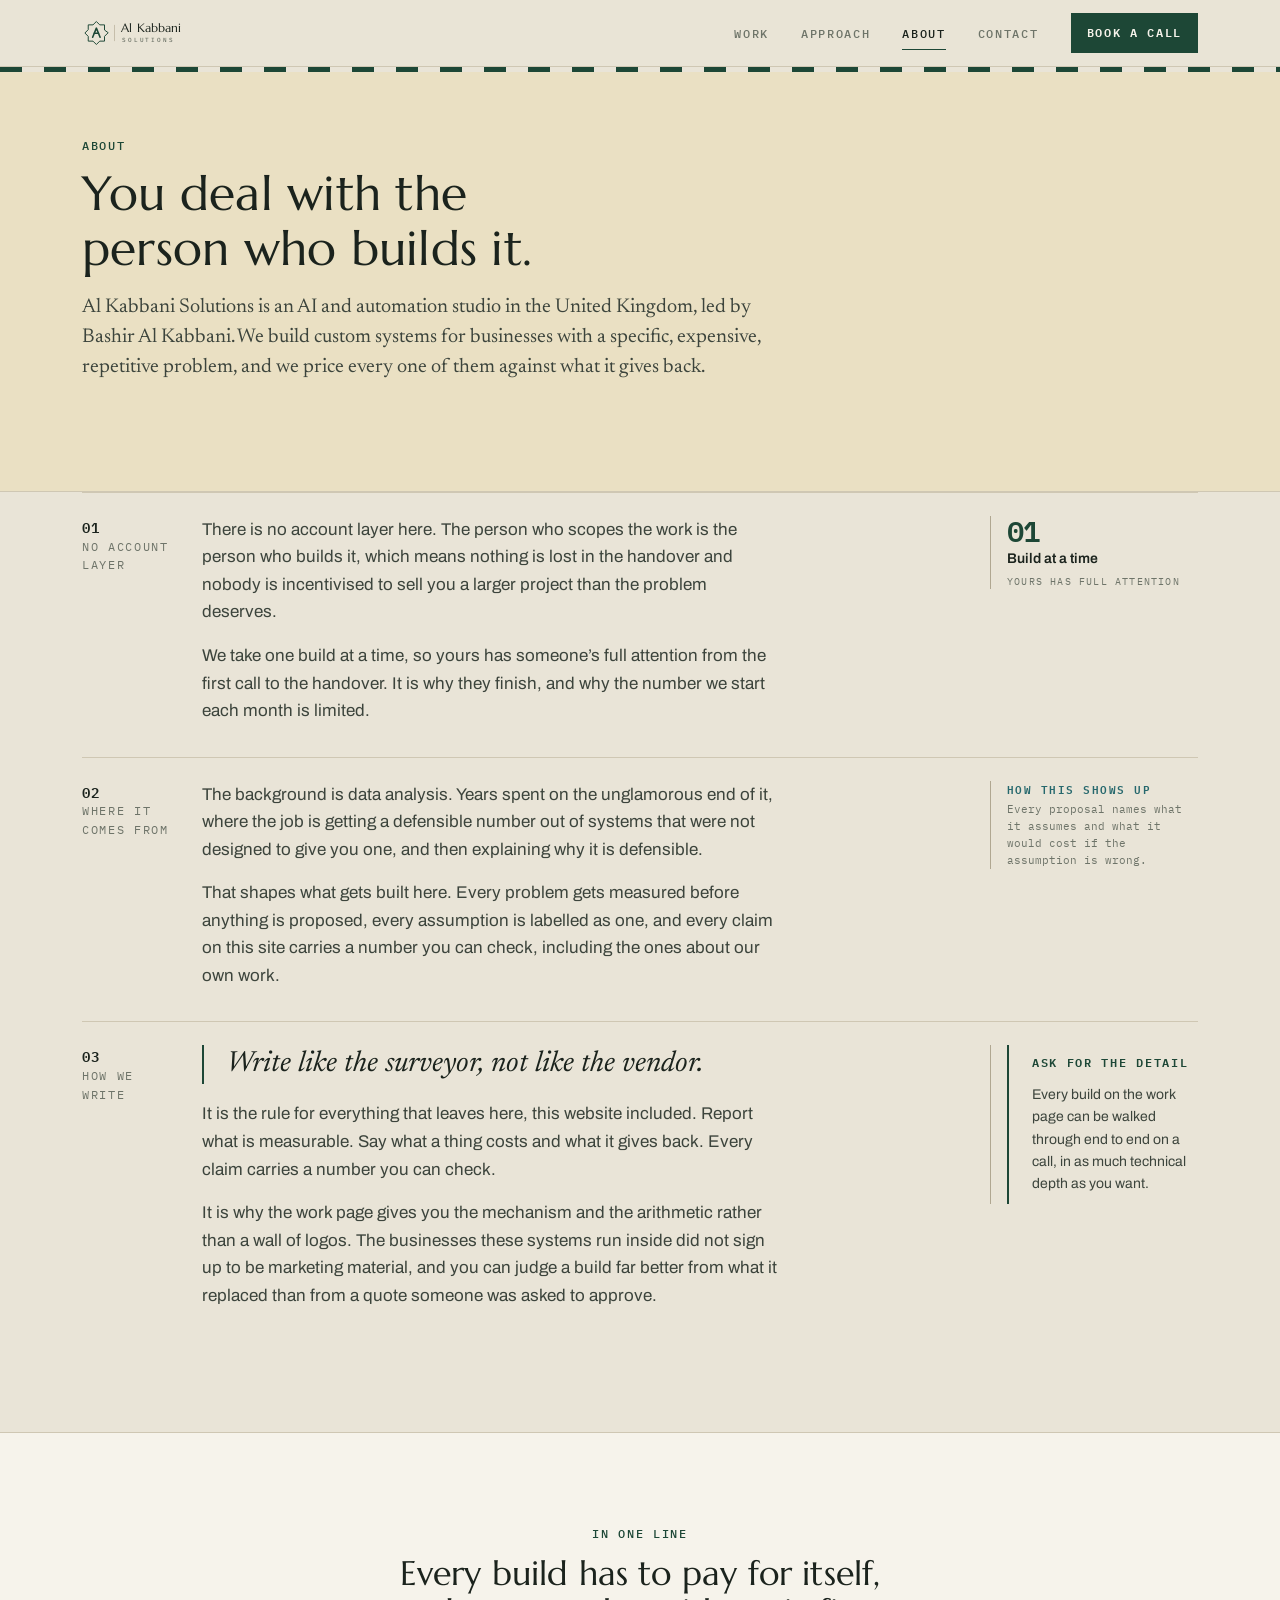
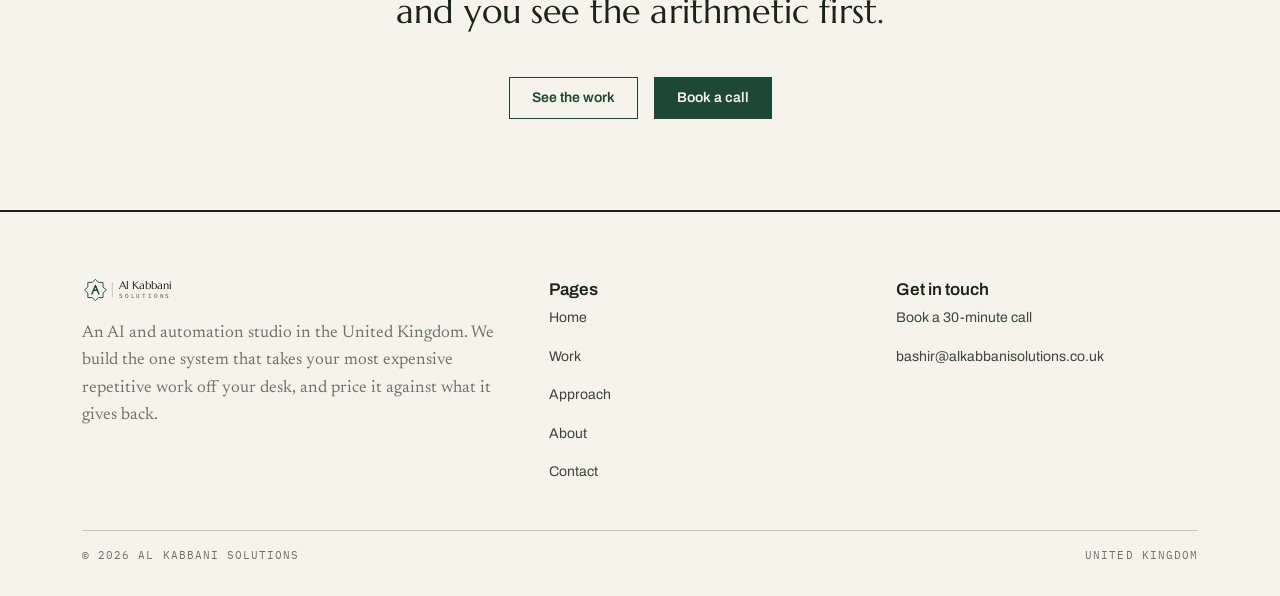
==== commit 0b841b01: "Rewrite the copy on the value equation The site was written to the brand's "surveyor, not vendor" ru" ====
--- a/about/index.html
+++ b/about/index.html
@@ -4,17 +4,17 @@
 <meta charset="UTF-8">
 <meta name="viewport" content="width=device-width, initial-scale=1">
 <title>About | Al Kabbani Solutions</title>
-<meta name="description" content="A small UK AI and automation studio led by Bashir Al Kabbani. No account layer, one build at a time, and a recommendation not to build whenever that is the right answer.">
+<meta name="description" content="A UK AI and automation studio led by Bashir Al Kabbani. You deal with the person who builds it, one build at a time, priced against what it gives back.">
 <link rel="canonical" href="https://alkabbanisolutions.co.uk/about/">
 
 <meta property="og:site_name" content="Al Kabbani Solutions">
 <meta property="og:title" content="About | Al Kabbani Solutions">
-<meta property="og:description" content="A small UK AI and automation studio led by Bashir Al Kabbani. No account layer, one build at a time, and a recommendation not to build whenever that is the right answer.">
+<meta property="og:description" content="A UK AI and automation studio led by Bashir Al Kabbani. You deal with the person who builds it, one build at a time, priced against what it gives back.">
 <meta property="og:type" content="website">
 <meta property="og:url" content="https://alkabbanisolutions.co.uk/about/">
 <meta name="twitter:card" content="summary">
 <meta name="twitter:title" content="About | Al Kabbani Solutions">
-<meta name="twitter:description" content="A small UK AI and automation studio led by Bashir Al Kabbani. No account layer, one build at a time, and a recommendation not to build whenever that is the right answer.">
+<meta name="twitter:description" content="A UK AI and automation studio led by Bashir Al Kabbani. You deal with the person who builds it, one build at a time, priced against what it gives back.">
 
 <link rel="icon" type="image/svg+xml" href="/images/favicon.svg">
 <link rel="preconnect" href="https://fonts.googleapis.com">
@@ -80,10 +80,10 @@
     <div class="wrap">
       <div class="head">
         <span class="eyebrow">About</span>
-        <h2 style="font-size:var(--t7)">A small studio, deliberately.</h2>
-        <p class="lede">Al Kabbani Solutions is an AI and automation studio in the United Kingdom,
-          led by Bashir Al Kabbani. We build custom systems for businesses that have a specific,
-          expensive, repetitive problem, and we turn down the ones that don&rsquo;t.</p>
+        <h2 style="font-size:var(--t7)">You deal with the person who builds it.</h2>
+        <p class="lede">Al Kabbani Solutions is an AI and automation studio in the United Kingdom, led
+          by Bashir Al Kabbani. We build custom systems for businesses with a specific, expensive,
+          repetitive problem, and we price every one of them against what it gives back.</p>
       </div>
     </div>
   </section>
@@ -91,19 +91,20 @@
   <section class="section" style="padding-top:0">
     <div class="wrap">
       <div class="row">
-        <div class="rail"><b>01</b>Why small</div>
+        <div class="rail"><b>01</b>No account layer</div>
         <div class="arg">
           <p>There is no account layer here. The person who scopes the work is the person who
             builds it, which means nothing is lost in the handover and nobody is incentivised to
             sell you a larger project than the problem deserves.</p>
-          <p>The trade-off is real and worth stating: one build runs at a time. That is the reason
-            each one gets finished, and it is also the reason there is occasionally a wait.</p>
+          <p>We take one build at a time, so yours has someone&rsquo;s full attention from the
+            first call to the handover. It is why they finish, and why the number we start each
+            month is limited.</p>
         </div>
         <div class="fig">
           <div class="figure cypress">
             <p class="fig-n">01</p>
             <p class="fig-l">Build at a time</p>
-            <p class="fig-s">The constraint, stated</p>
+            <p class="fig-s">Yours has full attention</p>
           </div>
         </div>
       </div>
@@ -114,9 +115,9 @@
           <p>The background is data analysis. Years spent on the unglamorous end of it,
             where the job is getting a defensible number out of systems that were not designed to
             give you one, and then explaining why it is defensible.</p>
-          <p>That shapes what gets built here. The instinct is to measure the problem before
-            proposing anything, to state assumptions as assumptions, and to be suspicious of any
-            claim that arrives without a number attached, including our own.</p>
+          <p>That shapes what gets built here. Every problem gets measured before anything is
+            proposed, every assumption is labelled as one, and every claim on this site carries a
+            number you can check, including the ones about our own work.</p>
         </div>
         <div class="fig">
           <div class="gloss source">
@@ -131,17 +132,18 @@
         <div class="arg">
           <p class="pull">Write like the surveyor, not like the vendor.</p>
           <p>It is the rule for everything that leaves here, this website included. Report what is
-            measurable. State the constraint and what it costs. No superlatives, no urgency, no
-            claims that cannot be checked.</p>
-          <p>It is also why there are no logos on the work page and no testimonials anywhere. The
-            businesses these systems run inside did not sign up to be marketing material, and a
-            quote we wrote and asked someone to approve is not evidence of anything.</p>
+            measurable. Say what a thing costs and what it gives back. Every claim carries a number
+            you can check.</p>
+          <p>It is why the work page gives you the mechanism and the arithmetic rather than a
+            wall of logos. The businesses these systems run inside did not sign up to be marketing
+            material, and you can judge a build far better from what it replaced than from a quote
+            someone was asked to approve.</p>
         </div>
         <div class="fig">
-          <div class="gloss limit">
-            <b>What is missing here</b>
-            No client logos. No testimonials. No headcount. Ask on a call and you will get the
-            detail directly.
+          <div class="note note--cypress">
+            <b>Ask for the detail</b>
+            <p>Every build on the work page can be walked through end to end on a call, in as much
+              technical depth as you want.</p>
           </div>
         </div>
       </div>
@@ -152,7 +154,7 @@
     <div class="wrap">
       <div class="head head--center">
         <span class="eyebrow">In one line</span>
-        <h2>We would rather lose the project than build you something you can buy.</h2>
+        <h2>Every build has to pay for itself, and you see the arithmetic first.</h2>
       </div>
       <div class="actions" style="justify-content:center">
         <a href="/work/" class="btn btn--quiet">See the work</a>
@@ -177,8 +179,9 @@
         <text class="logo__name" x="63" y="23">Al Kabbani</text>
         <text class="logo__sub"  x="63.5" y="38">SOLUTIONS</text>
       </svg>
-        <p class="footer__tag">An AI and automation studio in the United Kingdom. We build one specific
-          thing for one specific problem, and we say so when there isn't one.</p>
+        <p class="footer__tag">An AI and automation studio in the United Kingdom. We build the one
+          system that takes your most expensive repetitive work off your desk, and price it against
+          what it gives back.</p>
       </div>
       <div>
         <h4>Pages</h4>
--- a/css/style.css
+++ b/css/style.css
@@ -24,8 +24,15 @@
 .section{padding:var(--s8) 0}
 .section--tight{padding:var(--s7) 0}
 .section--sunken{background:var(--sunken)}
-.section--tint{background:var(--cypress-t)}
-.section--tint .eyebrow{color:var(--cypress)}
+/* the tinted band: brass softened into the limestone. Warm rather than sage —
+   a blue-green wash fought the beige ground rather than sitting on it. */
+.section--tint{background:color-mix(in srgb, var(--brass-t) 52%, var(--ground))}
+.section--tint .eyebrow{color:var(--brass)}
+/* older browsers without color-mix fall back to the flat tint rather than to
+   an unstyled band */
+@supports not (background:color-mix(in srgb, red 50%, blue)){
+  .section--tint{background:var(--brass-t)}
+}
 .section--surface{background:var(--surface)}
 .section + .section{border-top:var(--hair)}
 
